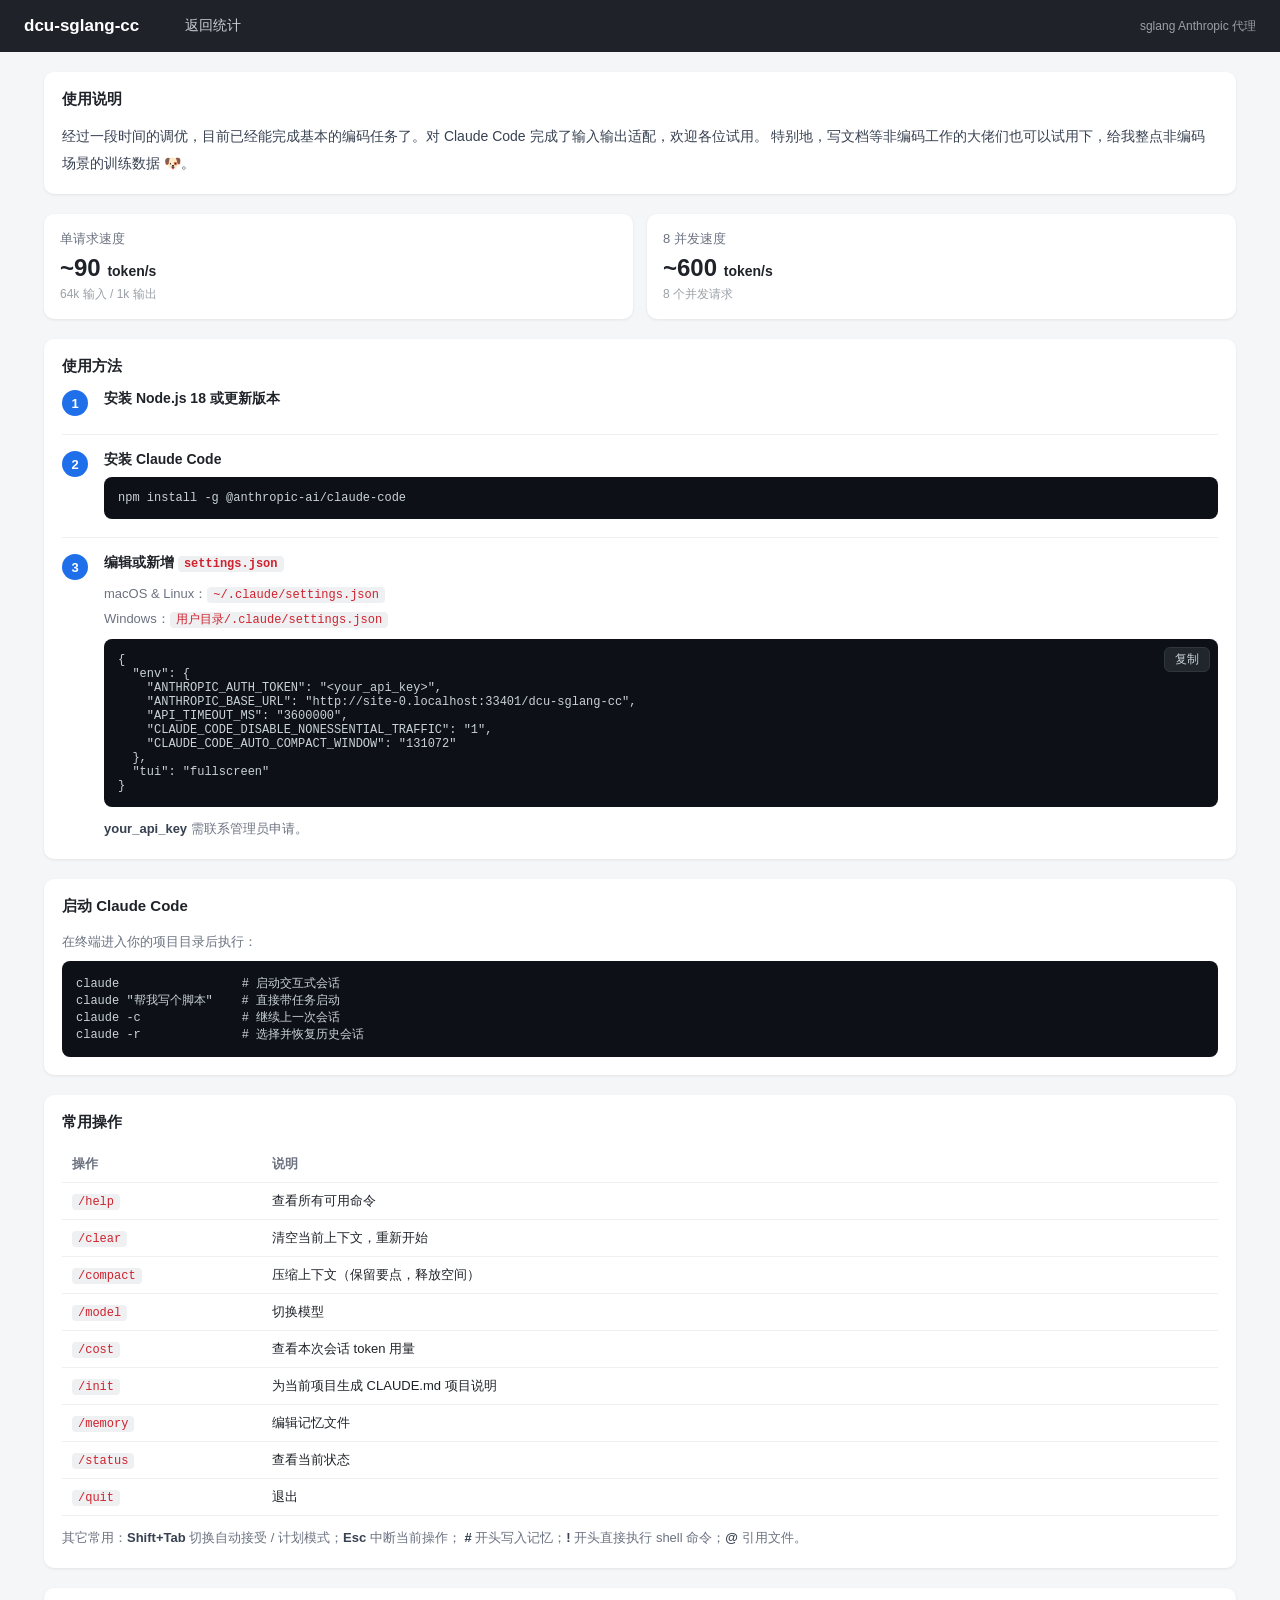
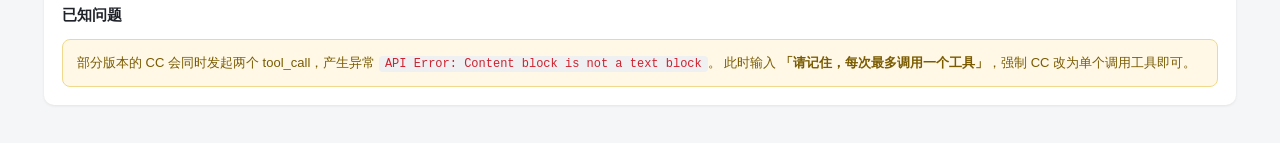
==== src/main/resources/static/guide.html @ b30ede7c "v1" ====
<!DOCTYPE html>
<html lang="zh">
<head>
  <meta charset="UTF-8">
  <meta name="viewport" content="width=device-width, initial-scale=1.0">
  <title>dcu-sglang-cc 使用说明</title>
  <link rel="stylesheet" href="css/app.css">
  <style>
    .guide-intro { font-size: 14px; line-height: 1.9; color: #374151; }
    .steps { list-style: none; padding: 0; margin: 4px 0 0; counter-reset: step; }
    .steps > li { position: relative; padding: 0 0 18px 42px; margin-bottom: 16px; border-bottom: 1px solid #eef0f2; }
    .steps > li:last-child { border-bottom: none; margin-bottom: 0; padding-bottom: 0; }
    .steps > li::before { counter-increment: step; content: counter(step); position: absolute; left: 0; top: 0;
      width: 26px; height: 26px; border-radius: 50%; background: #1f6feb; color: #fff; font-size: 13px;
      font-weight: 700; display: flex; align-items: center; justify-content: center; }
    .step-title { font-size: 14px; font-weight: 600; color: #1f2329; margin-bottom: 8px; }
    code { background: #eef0f2; padding: 1px 6px; border-radius: 4px; font-family: ui-monospace, SFMono-Regular, Menlo, monospace;
           font-size: 12px; color: #cf222e; }
    pre.json { margin: 8px 0 0; }
    .code-block { position: relative; margin-top: 8px; }
    .copy-btn { position: absolute; top: 8px; right: 8px; z-index: 2; border: 1px solid #30363d; background: #21262d;
                color: #c9d1d9; border-radius: 6px; padding: 3px 10px; font-size: 12px; cursor: pointer; }
    .copy-btn:hover { background: #30363d; }
    .note { font-size: 13px; color: #6b7280; margin-top: 10px; line-height: 1.8; }
    .note b { color: #374151; }
  </style>
</head>
<body>
  <header>
    <h1>dcu-sglang-cc</h1>
    <nav><a href="index.html">返回统计</a></nav>
    <span class="muted" style="margin-left:auto">sglang Anthropic 代理</span>
  </header>

  <div class="wrap">
    <div class="panel">
      <h2>使用说明</h2>
      <div class="guide-intro">
        经过一段时间的调优，目前已经能完成基本的编码任务了。对 Claude Code 完成了输入输出适配，欢迎各位试用。
        特别地，写文档等非编码工作的大佬们也可以试用下，给我整点非编码场景的训练数据 🐶。
      </div>
    </div>

    <div class="cards">
      <div class="card"><div class="label">单请求速度</div>
        <div class="value">~90 <span style="font-size:14px;font-weight:600">token/s</span></div>
        <div class="sub">64k 输入 / 1k 输出</div></div>
      <div class="card"><div class="label">8 并发速度</div>
        <div class="value">~600 <span style="font-size:14px;font-weight:600">token/s</span></div>
        <div class="sub">8 个并发请求</div></div>
    </div>

    <div class="panel">
      <h2>使用方法</h2>
      <ol class="steps">
        <li>
          <div class="step-title">安装 Node.js 18 或更新版本</div>
        </li>
        <li>
          <div class="step-title">安装 Claude Code</div>
          <pre class="json">npm install -g @anthropic-ai/claude-code</pre>
        </li>
        <li>
          <div class="step-title">编辑或新增 <code>settings.json</code></div>
          <div class="note">
            macOS &amp; Linux：<code>~/.claude/settings.json</code><br>
            Windows：<code>用户目录/.claude/settings.json</code>
          </div>
          <div class="code-block">
            <button class="copy-btn" onclick="copyJson(this)">复制</button>
            <pre class="json" id="settings-json">{
  "env": {
    "ANTHROPIC_AUTH_TOKEN": "&lt;your_api_key&gt;",
    "ANTHROPIC_BASE_URL": "xxx/dcu-sglang-cc",
    "API_TIMEOUT_MS": "3600000",
    "CLAUDE_CODE_DISABLE_NONESSENTIAL_TRAFFIC": "1",
    "CLAUDE_CODE_AUTO_COMPACT_WINDOW": "131072"
  },
  "tui": "fullscreen"
}</pre>
          </div>
          <div class="note"><b>your_api_key</b> 需联系管理员申请。</div>
        </li>
      </ol>
    </div>

    <div class="panel">
      <h2>启动 Claude Code</h2>
      <div class="note" style="margin-top:0">在终端进入你的项目目录后执行：</div>
      <div class="code-block">
        <pre class="json">claude                 # 启动交互式会话
claude "帮我写个脚本"    # 直接带任务启动
claude -c              # 继续上一次会话
claude -r              # 选择并恢复历史会话</pre>
      </div>
    </div>

    <div class="panel">
      <h2>常用操作</h2>
      <table>
        <thead><tr><th style="width:200px">操作</th><th style="text-align:left">说明</th></tr></thead>
        <tbody>
          <tr><td><code>/help</code></td><td style="text-align:left">查看所有可用命令</td></tr>
          <tr><td><code>/clear</code></td><td style="text-align:left">清空当前上下文，重新开始</td></tr>
          <tr><td><code>/compact</code></td><td style="text-align:left">压缩上下文（保留要点，释放空间）</td></tr>
          <tr><td><code>/model</code></td><td style="text-align:left">切换模型</td></tr>
          <tr><td><code>/cost</code></td><td style="text-align:left">查看本次会话 token 用量</td></tr>
          <tr><td><code>/init</code></td><td style="text-align:left">为当前项目生成 CLAUDE.md 项目说明</td></tr>
          <tr><td><code>/memory</code></td><td style="text-align:left">编辑记忆文件</td></tr>
          <tr><td><code>/status</code></td><td style="text-align:left">查看当前状态</td></tr>
          <tr><td><code>/quit</code></td><td style="text-align:left">退出</td></tr>
        </tbody>
      </table>
      <div class="note">
        其它常用：<b>Shift+Tab</b> 切换自动接受 / 计划模式；<b>Esc</b> 中断当前操作；
        <b>#</b> 开头写入记忆；<b>!</b> 开头直接执行 shell 命令；<b>@</b> 引用文件。
      </div>
    </div>

    <div class="panel">
      <h2>已知问题</h2>
      <div class="notice">
        部分版本的 CC 会同时发起两个 tool_call，产生异常
        <code>API Error: Content block is not a text block</code>。
        此时输入 <b>「请记住，每次最多调用一个工具」</b>，强制 CC 改为单个调用工具即可。
      </div>
    </div>
  </div>

  <script>
    // 把 ANTHROPIC_BASE_URL 里的 xxx 替换为当前浏览器地址（协议+主机+端口），
    // 这样展示与「复制」都直接给出可用的服务地址。
    document.addEventListener('DOMContentLoaded', () => {
      const el = document.getElementById('settings-json');
      if (el) el.textContent = el.textContent.replace('xxx', window.location.origin);
    });

    function copyJson(btn) {
      const el = document.getElementById('settings-json');
      navigator.clipboard.writeText(el.textContent).then(() => {
        btn.textContent = '已复制';
        setTimeout(() => btn.textContent = '复制', 1500);
      });
    }
  </script>
</body>
</html>
---- src/main/resources/static/css/app.css ----
* { box-sizing: border-box; }
body { font-family: -apple-system, "Segoe UI", Roboto, "Helvetica Neue", Arial, sans-serif;
       margin: 0; background: #f5f6f8; color: #1f2329; }

header { background: #1f2329; color: #fff; padding: 0 24px; display: flex;
         align-items: center; gap: 20px; height: 52px; }
header h1 { font-size: 17px; margin: 0; font-weight: 600; }
.badge { font-size: 12px; padding: 2px 10px; border-radius: 10px; background: #2ea043; }
.badge.off { background: #d1242f; }
nav { display: flex; gap: 4px; margin-left: 12px; }
nav a { color: #c9ced6; text-decoration: none; font-size: 14px; padding: 6px 14px;
        border-radius: 6px; cursor: pointer; }
nav a.active { background: #3a4048; color: #fff; }
nav a:hover { color: #fff; }
.muted { color: #9aa0a6; font-size: 12px; }
.wrap { padding: 20px 24px; max-width: 1240px; margin: 0 auto; }

.cards { display: grid; grid-template-columns: repeat(auto-fit, minmax(170px, 1fr));
         gap: 14px; margin-bottom: 20px; }
.card { background: #fff; border-radius: 10px; padding: 16px; box-shadow: 0 1px 3px rgba(0,0,0,.08); }
.card .label { font-size: 13px; color: #6b7280; }
.card .value { font-size: 24px; font-weight: 700; margin-top: 6px; }
.card .sub { font-size: 12px; color: #9aa0a6; margin-top: 4px; }

.panel { background: #fff; border-radius: 10px; padding: 18px; box-shadow: 0 1px 3px rgba(0,0,0,.08);
         margin-bottom: 20px; }
.panel h2 { font-size: 15px; margin: 0 0 14px; font-weight: 600; }
.panel .hint { font-size: 12px; color: #9aa0a6; margin-bottom: 10px; }

table { width: 100%; border-collapse: collapse; font-size: 13px; }
th, td { text-align: right; padding: 9px 10px; border-bottom: 1px solid #eef0f2; }
th:first-child, td:first-child { text-align: left; }
th { color: #6b7280; font-weight: 600; }
tr.clickable { cursor: pointer; }
tr.clickable:hover { background: #f7f9fc; }
tr.expanded { background: #eef4ff; }

.bar-row { display: flex; align-items: center; gap: 8px; margin: 4px 0; font-size: 12px; }
.bar-name { width: 110px; color: #374151; overflow: hidden; text-overflow: ellipsis; white-space: nowrap; }
.bar-track { flex: 1; background: #eef0f2; border-radius: 4px; height: 18px; overflow: hidden; }
.bar-fill { height: 100%; background: #4f8ef7; }
.bar-val { width: 150px; text-align: right; color: #6b7280; }

.tag { display: inline-block; font-size: 11px; padding: 1px 8px; border-radius: 10px; }
.tag.ok { background: #e6f4ea; color: #1a7f37; }
.tag.bad { background: #fde8e8; color: #cf222e; }
.tag.stream { background: #eef0f2; color: #57606a; }

.pager { display: flex; gap: 8px; align-items: center; margin-top: 12px; font-size: 13px; }
.pager button { border: 1px solid #d0d7de; background: #fff; border-radius: 6px; padding: 4px 12px;
                cursor: pointer; }
.pager button:disabled { opacity: .4; cursor: default; }

/* 下钻展开区 */
.drill { margin-top: 14px; padding: 14px; background: #f7f9fc; border-radius: 8px;
          border: 1px solid #e3e8ef; }
.drill h3 { font-size: 13px; margin: 0 0 10px; color: #374151; }
.drill .row { display: flex; gap: 20px; flex-wrap: wrap; }
.drill .col { flex: 1; min-width: 320px; }

/* 记录弹层 */
.modal-mask { position: fixed; inset: 0; background: rgba(0,0,0,.45); display: flex;
              align-items: center; justify-content: center; z-index: 100; }
.modal { background: #fff; border-radius: 10px; width: min(900px, 92vw); max-height: 86vh;
         display: flex; flex-direction: column; box-shadow: 0 8px 30px rgba(0,0,0,.3); }
.modal .head { padding: 14px 18px; border-bottom: 1px solid #eef0f2; display: flex;
               justify-content: space-between; align-items: center; }
.modal .head h3 { margin: 0; font-size: 15px; }
.modal .body { padding: 16px 18px; overflow: auto; }
.modal .close { border: none; background: none; font-size: 20px; cursor: pointer; color: #6b7280; }
pre.json { background: #0d1117; color: #c9d1d9; padding: 14px; border-radius: 8px;
           font-size: 12px; overflow: auto; max-height: 40vh; white-space: pre-wrap;
           word-break: break-word; }
.notice { padding: 14px; background: #fff8e6; border: 1px solid #f0d98c; border-radius: 8px;
          color: #7a5b00; font-size: 13px; }

/* 表单 */
.form { display: flex; gap: 10px; flex-wrap: wrap; align-items: flex-end; }
.form .field { display: flex; flex-direction: column; gap: 4px; }
.form label { font-size: 12px; color: #6b7280; }
.form input { border: 1px solid #d0d7de; border-radius: 6px; padding: 6px 10px; font-size: 13px;
              min-width: 160px; }
.btn { border: 1px solid #d0d7de; background: #fff; border-radius: 6px; padding: 7px 14px;
       font-size: 13px; cursor: pointer; }
.btn.primary { background: #1f6feb; color: #fff; border-color: #1f6feb; }
.btn.danger { color: #cf222e; border-color: #f0b3b8; }
.btn.small { padding: 3px 10px; font-size: 12px; }
.actions { display: flex; gap: 6px; }
.login-box { max-width: 340px; margin: 60px auto; }
.login-box .field { margin-bottom: 12px; }
.login-box input { width: 100%; }

/* 右上角登录弹层 */
.login-modal .field { display: flex; flex-direction: column; gap: 4px; margin-bottom: 12px; }
.login-modal .field label { font-size: 12px; color: #6b7280; }
.login-modal .field input { border: 1px solid #d0d7de; border-radius: 6px; padding: 7px 10px;
                            font-size: 13px; width: 100%; }
.toast { position: fixed; top: 64px; left: 50%; transform: translateX(-50%);
          background: #1f2329; color: #fff; padding: 8px 18px; border-radius: 8px;
          font-size: 13px; z-index: 200; }

/* 折线图图例（可点击显示/隐藏序列） */
.legend { display: flex; flex-wrap: wrap; gap: 6px 14px; margin-bottom: 8px; }
.legend-item { display: inline-flex; align-items: center; gap: 6px; font-size: 12px;
               color: #374151; cursor: pointer; user-select: none; }
.legend-item i { width: 12px; height: 12px; border-radius: 3px; display: inline-block; }
.legend-item.off { opacity: .4; text-decoration: line-through; }
.legend-item.off i { background: #c0c4c9 !important; }

/* 时间范围选择器 */
.range { display: inline-flex; gap: 4px; margin-left: 12px; vertical-align: middle; }
.range .btn { border: 1px solid #d0d7de; background: #fff; border-radius: 6px;
              padding: 3px 10px; font-size: 12px; cursor: pointer; }
.range .btn.active { background: #1f6feb; color: #fff; border-color: #1f6feb; }
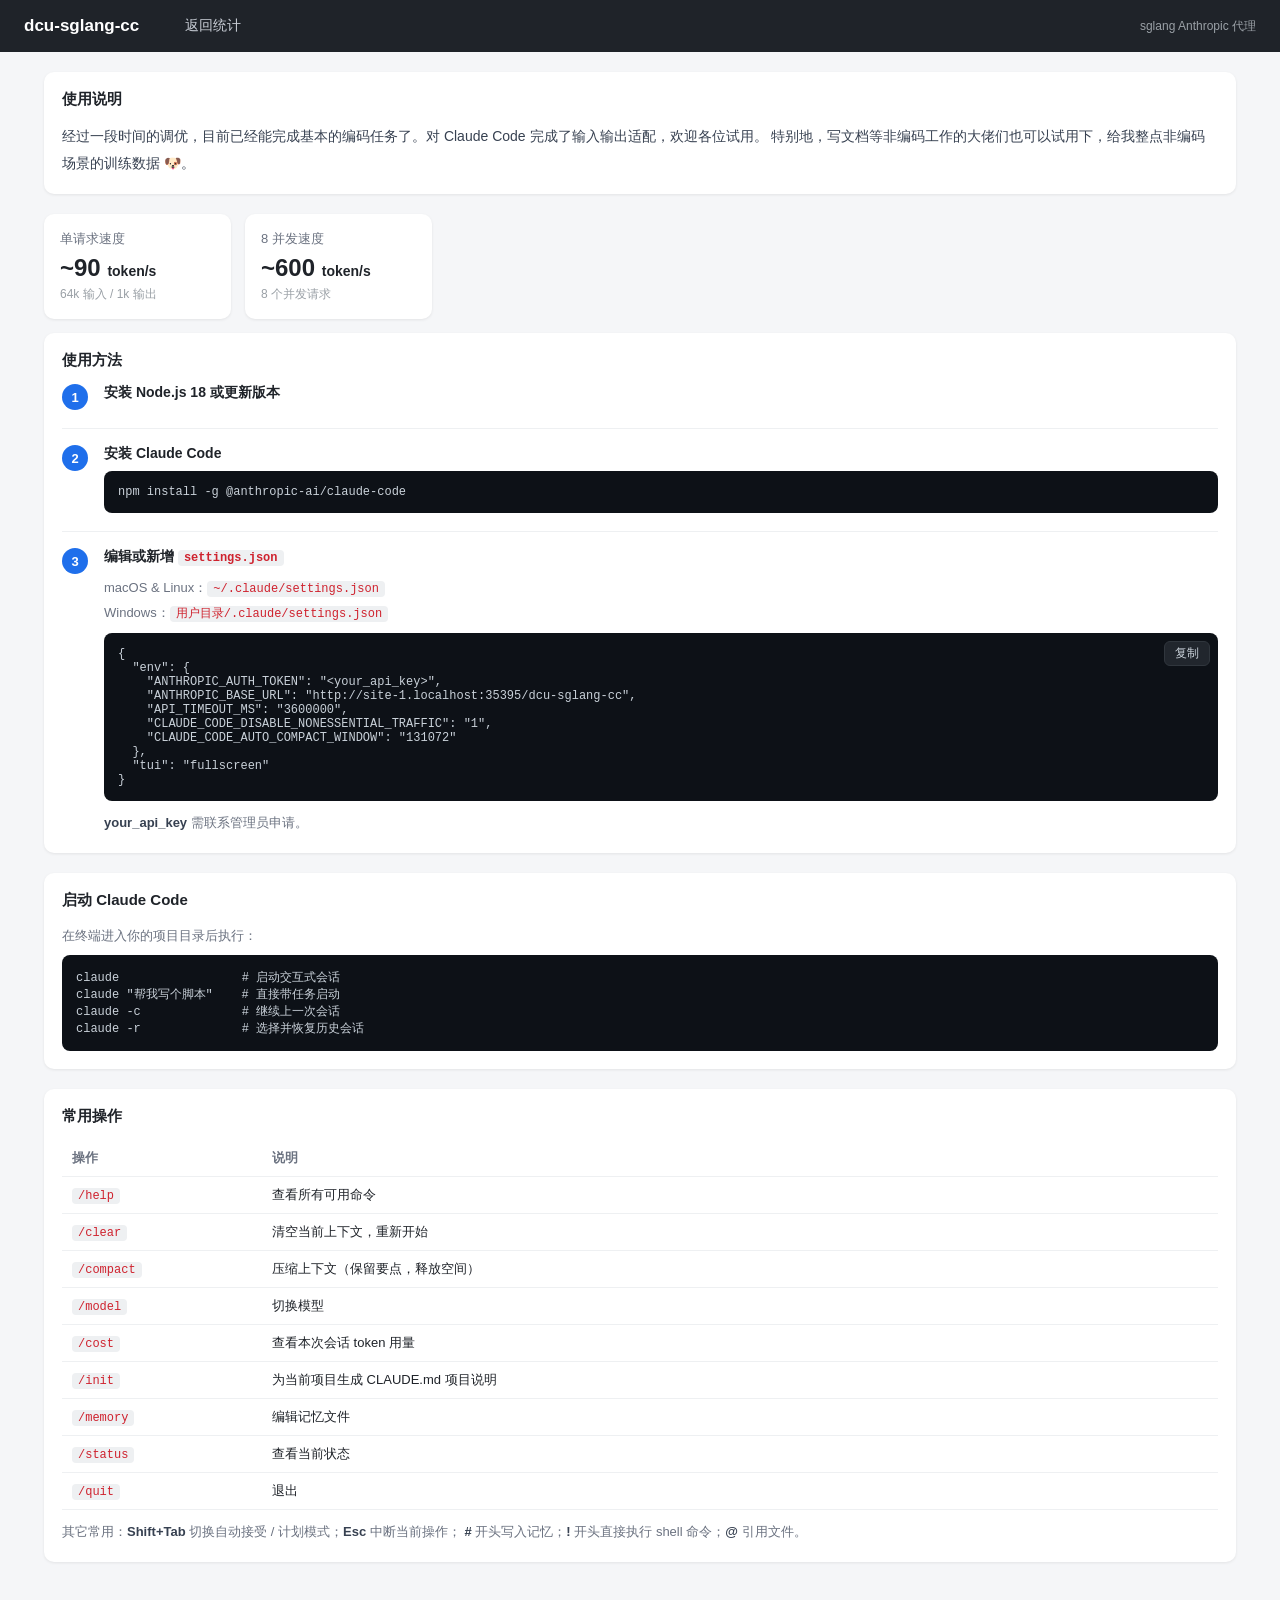
==== commit 52111b2e: "记录失败原因、用户统计按最近活跃排序、记录详情选项卡 - 失败原因落库：V3 迁移给 request_stat 加 error 列；DcuService.describeError   归一化异常（客" ====
--- a/src/main/resources/static/guide.html
+++ b/src/main/resources/static/guide.html
@@ -117,14 +117,6 @@
       </div>
     </div>
 
-    <div class="panel">
-      <h2>已知问题</h2>
-      <div class="notice">
-        部分版本的 CC 会同时发起两个 tool_call，产生异常
-        <code>API Error: Content block is not a text block</code>。
-        此时输入 <b>「请记住，每次最多调用一个工具」</b>，强制 CC 改为单个调用工具即可。
-      </div>
-    </div>
   </div>
 
   <script>
--- a/src/main/resources/static/css/app.css
+++ b/src/main/resources/static/css/app.css
@@ -15,12 +15,23 @@
 .muted { color: #9aa0a6; font-size: 12px; }
 .wrap { padding: 20px 24px; max-width: 1240px; margin: 0 auto; }
 
-.cards { display: grid; grid-template-columns: repeat(auto-fit, minmax(170px, 1fr));
-         gap: 14px; margin-bottom: 20px; }
+.cards { display: grid; grid-template-columns: repeat(6, 1fr);
+         gap: 14px; margin-bottom: 14px; }
+@media (max-width: 900px) { .cards { grid-template-columns: repeat(3, 1fr); } }
+@media (max-width: 560px) { .cards { grid-template-columns: repeat(2, 1fr); } }
 .card { background: #fff; border-radius: 10px; padding: 16px; box-shadow: 0 1px 3px rgba(0,0,0,.08); }
 .card .label { font-size: 13px; color: #6b7280; }
 .card .value { font-size: 24px; font-weight: 700; margin-top: 6px; }
 .card .sub { font-size: 12px; color: #9aa0a6; margin-top: 4px; }
+
+/* 服务状态条（从概览卡片里拆出来，避免和指标卡挤在一行） */
+.status-bar { display: flex; align-items: center; gap: 10px; background: #fff;
+              border-radius: 10px; padding: 10px 16px; box-shadow: 0 1px 3px rgba(0,0,0,.08);
+              margin-bottom: 20px; font-size: 13px; }
+.status-bar .dot { width: 9px; height: 9px; border-radius: 50%; flex: none; }
+.status-bar .dot.on { background: #2ea043; }
+.status-bar .dot.off { background: #d1242f; }
+.status-bar .st { font-weight: 600; }
 
 .panel { background: #fff; border-radius: 10px; padding: 18px; box-shadow: 0 1px 3px rgba(0,0,0,.08);
          margin-bottom: 20px; }
@@ -34,6 +45,8 @@
 tr.clickable { cursor: pointer; }
 tr.clickable:hover { background: #f7f9fc; }
 tr.expanded { background: #eef4ff; }
+/* 失败原因列：可能很长（上游错误体），单行截断，hover 看全文（title） */
+td.err-cell { max-width: 260px; overflow: hidden; text-overflow: ellipsis; white-space: nowrap; }
 
 .bar-row { display: flex; align-items: center; gap: 8px; margin: 4px 0; font-size: 12px; }
 .bar-name { width: 110px; color: #374151; overflow: hidden; text-overflow: ellipsis; white-space: nowrap; }
@@ -74,6 +87,25 @@
 .notice { padding: 14px; background: #fff8e6; border: 1px solid #f0d98c; border-radius: 8px;
           color: #7a5b00; font-size: 13px; }
 
+/* 记录弹层选项卡：关键信息 / 原始 JSON */
+.tabs { display: flex; gap: 4px; margin: 4px 0 12px; border-bottom: 1px solid #eef0f2; }
+.tab { border: none; background: none; padding: 7px 14px; font-size: 13px; cursor: pointer;
+       color: #6b7280; border-bottom: 2px solid transparent; margin-bottom: -1px; }
+.tab.active { color: #1f6feb; border-bottom-color: #1f6feb; font-weight: 600; }
+.sec { font-size: 13px; margin: 14px 0 8px; color: #374151; }
+.kv { display: flex; flex-wrap: wrap; gap: 6px 14px; font-size: 12px; color: #6b7280; margin-bottom: 8px; }
+.fold { margin: 6px 0; }
+.fold summary { cursor: pointer; font-size: 12px; color: #6b7280; user-select: none; }
+.fold[open] summary { margin-bottom: 6px; }
+.msg { border: 1px solid #eef0f2; border-radius: 8px; padding: 10px 12px; margin: 8px 0;
+       background: #fafbfc; }
+.msg .role { font-size: 11px; font-weight: 600; text-transform: uppercase; letter-spacing: .03em;
+            margin-bottom: 6px; }
+.msg.user .role { color: #1a7f37; }
+.msg.assistant .role { color: #1f6feb; }
+.msg.resp .role { color: #8250df; }
+.msg .content { font-size: 13px; line-height: 1.55; white-space: pre-wrap; word-break: break-word; }
+
 /* 表单 */
 .form { display: flex; gap: 10px; flex-wrap: wrap; align-items: flex-end; }
 .form .field { display: flex; flex-direction: column; gap: 4px; }
